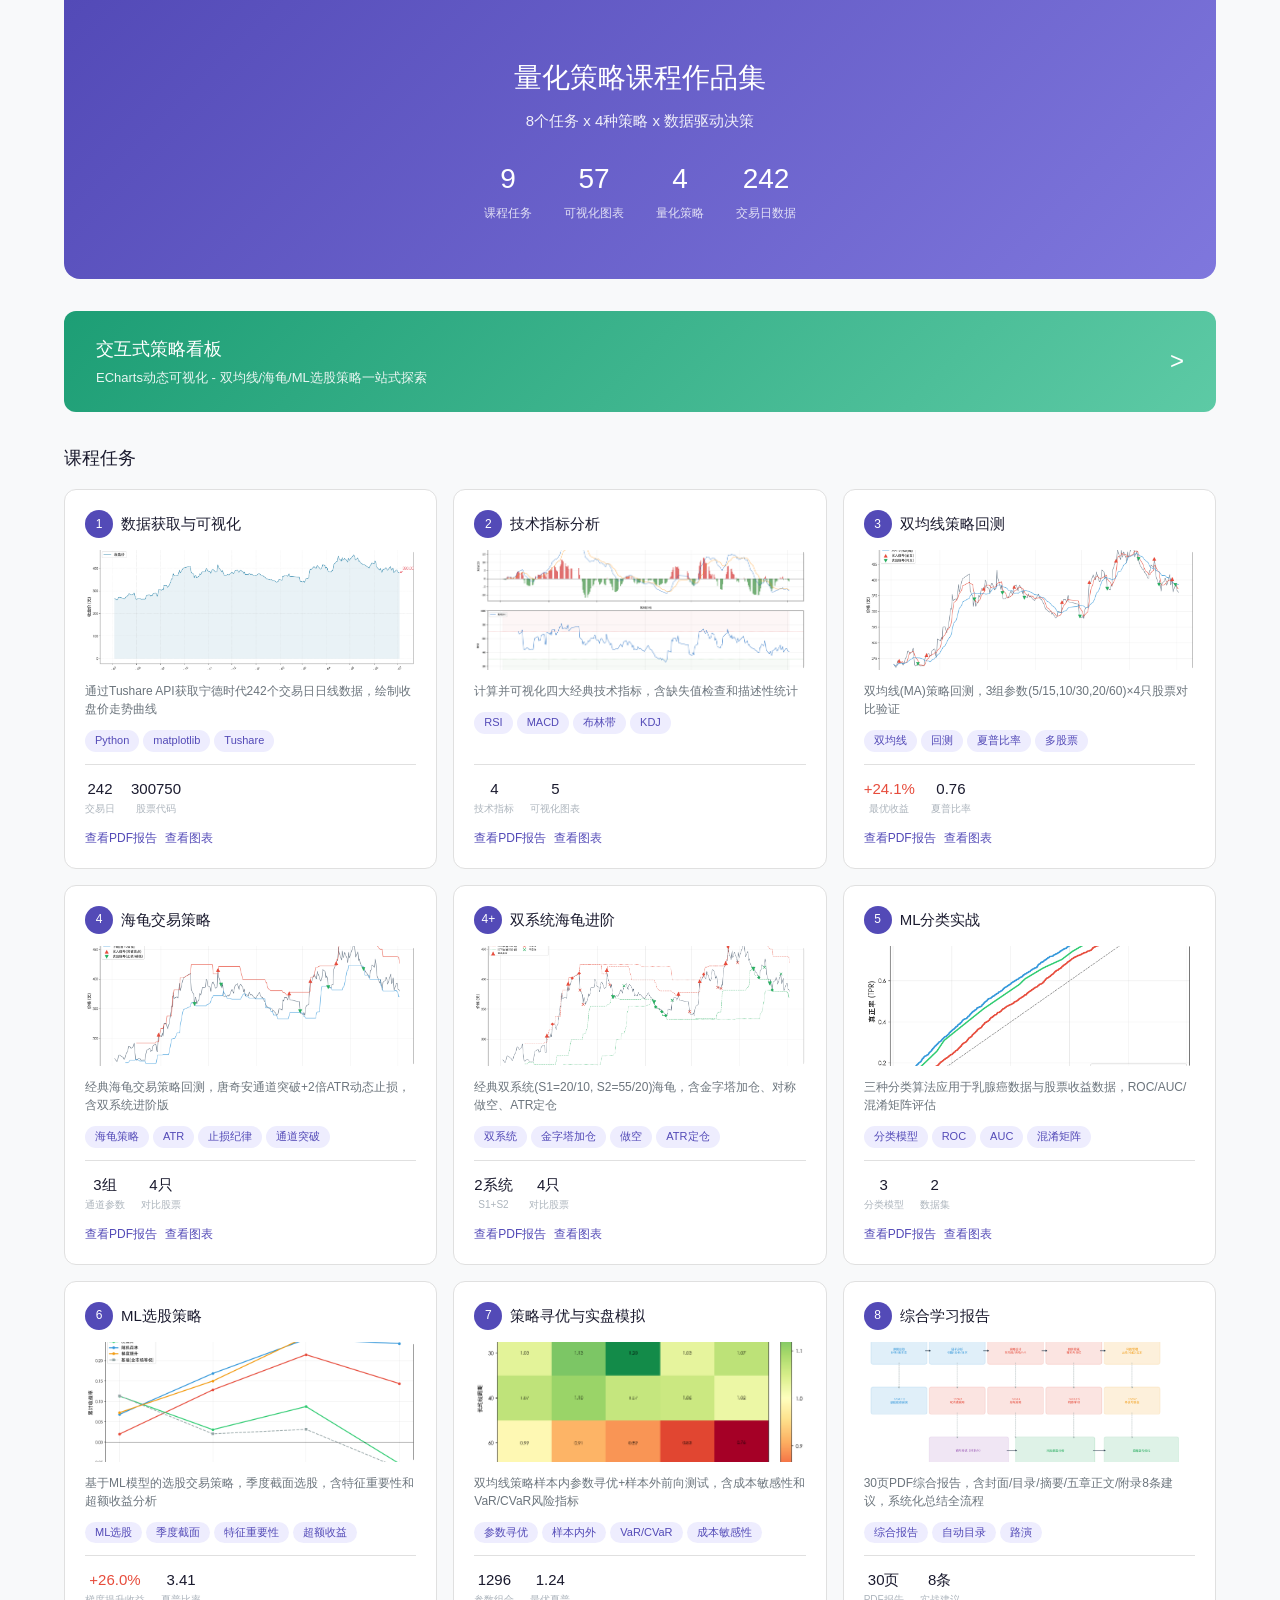
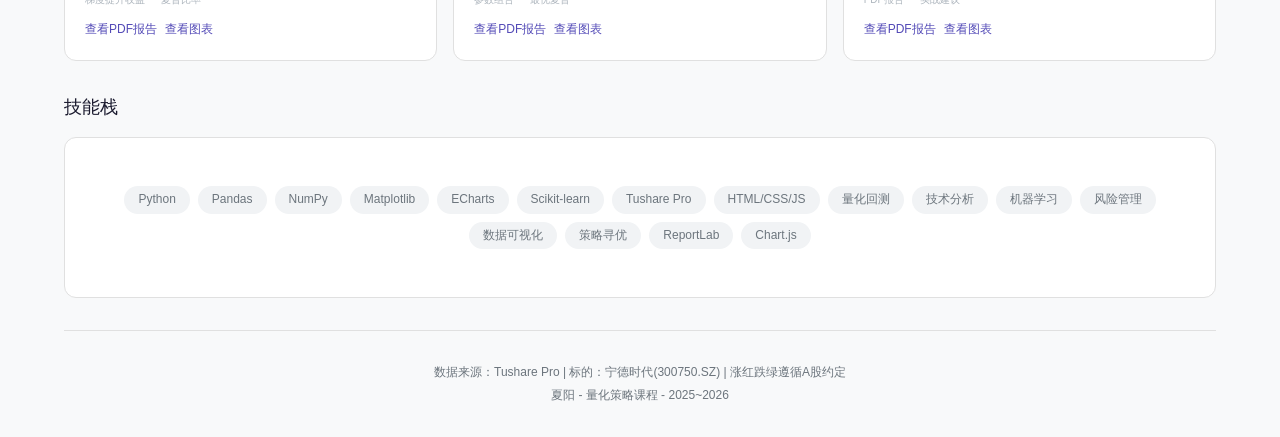
==== portfolio/index.html @ f84678ac "Initial commit: 量化策略课程作品集 - 8个量化策略任务 (TASK1-TASK8): 数据获取/技术指标/双均线/海龟/ML分类/ML选股/参数寻优/综合报告 - 交互式可视化网站 " ====
<!DOCTYPE html>
<html lang="zh-CN">
<head>
  <meta charset="UTF-8">
  <meta name="viewport" content="width=device-width, initial-scale=1.0">
  <title>量化策略课程作品集 - 夏阳</title>
  <link rel="stylesheet" href="css/common.css">
  <link rel="stylesheet" href="css/portfolio.css">
</head>
<body>
  <div class="container">
    <section class="hero fade-in">
      <h1>量化策略课程作品集</h1>
      <p class="subtitle">8个任务 x 4种策略 x 数据驱动决策</p>
      <div class="hero-stats" id="hero-stats"></div>
    </section>

    <a href="dashboard.html" class="dashboard-entry fade-in">
      <div class="info">
        <h2>交互式策略看板</h2>
        <p>ECharts动态可视化 - 双均线/海龟/ML选股策略一站式探索</p>
      </div>
      <span class="arrow">></span>
    </a>

    <div class="section-header">
      <h2>课程任务</h2>
    </div>

    <div class="task-grid" id="task-grid"></div>

    <div class="section-header" style="margin-top: 2rem;">
      <h2>技能栈</h2>
    </div>
    <div class="card">
      <div class="skill-tags" id="skill-tags"></div>
    </div>

    <footer class="site-footer">
      <p>数据来源：Tushare Pro | 标的：宁德时代(300750.SZ) | 涨红跌绿遵循A股约定</p>
      <p style="margin-top: 4px;">夏阳 - 量化策略课程 - 2025~2026</p>
    </footer>
  </div>

  <script src="js/config.js"></script>
  <script src="js/portfolio.js"></script>
</body>
</html>
---- portfolio/css/common.css ----
:root {
  --color-bg-primary: #ffffff;
  --color-bg-secondary: #f8f9fa;
  --color-bg-tertiary: #f1f3f5;
  --color-text-primary: #1a1a2e;
  --color-text-secondary: #6c757d;
  --color-text-tertiary: #adb5bd;
  --color-border: #e0e0e0;
  --color-border-hover: #b0b0b0;
  --color-up: #e74c3c;
  --color-down: #27ae60;
  --color-accent: #534ab7;
  --color-accent-light: #eeedfe;
  --color-warning: #ef9f27;
  --color-warning-light: #faeeda;
  --color-success: #1d9e75;
  --color-success-light: #e1f5ee;
  --color-info: #378add;
  --color-info-light: #e6f1fb;
  --radius-sm: 6px;
  --radius-md: 8px;
  --radius-lg: 12px;
  --radius-xl: 16px;
  --shadow-sm: 0 1px 3px rgba(0,0,0,0.08);
  --shadow-md: 0 4px 12px rgba(0,0,0,0.1);
  --font-sans: "PingFang SC", "Microsoft YaHei", "Heiti SC", -apple-system, BlinkMacSystemFont, sans-serif;
  --font-mono: "SF Mono", "Fira Code", "Cascadia Code", monospace;
  --transition: all 0.2s ease;
}

* { margin: 0; padding: 0; box-sizing: border-box; }

html { scroll-behavior: smooth; }

body {
  font-family: var(--font-sans);
  background: var(--color-bg-secondary);
  color: var(--color-text-primary);
  line-height: 1.6;
  font-size: 14px;
  -webkit-font-smoothing: antialiased;
}

a { color: var(--color-accent); text-decoration: none; transition: var(--transition); }
a:hover { color: #3c3489; text-decoration: underline; }

.card {
  background: var(--color-bg-primary);
  border: 1px solid var(--color-border);
  border-radius: var(--radius-lg);
  padding: 1.5rem;
  transition: var(--transition);
}

.card:hover {
  box-shadow: var(--shadow-md);
  border-color: var(--color-border-hover);
}

.btn {
  display: inline-flex;
  align-items: center;
  gap: 6px;
  padding: 8px 20px;
  border: 1px solid var(--color-border);
  border-radius: var(--radius-md);
  background: var(--color-bg-primary);
  color: var(--color-text-primary);
  font-size: 13px;
  cursor: pointer;
  transition: var(--transition);
  text-decoration: none;
}

.btn:hover {
  border-color: var(--color-accent);
  color: var(--color-accent);
  box-shadow: var(--shadow-sm);
}

.btn-primary {
  background: var(--color-accent);
  color: white;
  border-color: var(--color-accent);
}

.btn-primary:hover {
  background: #3c3489;
  color: white;
}

.badge {
  display: inline-block;
  padding: 2px 10px;
  border-radius: 20px;
  font-size: 11px;
  font-weight: 500;
  background: var(--color-bg-tertiary);
  color: var(--color-text-secondary);
}

.badge-up { background: #fcebeb; color: #a32d2d; }
.badge-down { background: #eaf3de; color: #3b6d11; }
.badge-accent { background: var(--color-accent-light); color: var(--color-accent); }
.badge-info { background: var(--color-info-light); color: var(--color-info); }
.badge-success { background: var(--color-success-light); color: var(--color-success); }
.badge-warning { background: var(--color-warning-light); color: var(--color-warning); }

.metric-card {
  background: var(--color-bg-secondary);
  border-radius: var(--radius-md);
  padding: 1rem 1.25rem;
  text-align: center;
}

.metric-card .label {
  font-size: 12px;
  color: var(--color-text-secondary);
  margin-bottom: 4px;
}

.metric-card .value {
  font-size: 22px;
  font-weight: 500;
  color: var(--color-text-primary);
}

.metric-card .value.up { color: var(--color-up); }
.metric-card .value.down { color: var(--color-down); }

.container {
  max-width: 1200px;
  margin: 0 auto;
  padding: 0 24px;
}

.section-title {
  font-size: 18px;
  font-weight: 500;
  margin-bottom: 1rem;
  color: var(--color-text-primary);
}

.text-up { color: var(--color-up); }
.text-down { color: var(--color-down); }
.text-secondary { color: var(--color-text-secondary); }
.text-accent { color: var(--color-accent); }

.grid-2 { display: grid; grid-template-columns: repeat(2, 1fr); gap: 16px; }
.grid-3 { display: grid; grid-template-columns: repeat(3, 1fr); gap: 16px; }
.grid-4 { display: grid; grid-template-columns: repeat(4, 1fr); gap: 16px; }

@media (max-width: 768px) {
  .grid-2, .grid-3, .grid-4 { grid-template-columns: 1fr; }
  .container { padding: 0 16px; }
}

.fade-in {
  animation: fadeIn 0.4s ease;
}

@keyframes fadeIn {
  from { opacity: 0; transform: translateY(8px); }
  to { opacity: 1; transform: translateY(0); }
}
---- portfolio/css/portfolio.css ----
.hero {
  background: linear-gradient(135deg, #534ab7 0%, #7f77dd 100%);
  color: white;
  padding: 3.5rem 24px;
  text-align: center;
  border-radius: 0 0 var(--radius-xl) var(--radius-xl);
  margin-bottom: 2rem;
}

.hero h1 {
  font-size: 28px;
  font-weight: 500;
  margin-bottom: 0.5rem;
}

.hero .subtitle {
  font-size: 15px;
  opacity: 0.9;
  margin-bottom: 1.5rem;
}

.hero-stats {
  display: flex;
  justify-content: center;
  gap: 2rem;
  flex-wrap: wrap;
}

.hero-stat {
  text-align: center;
}

.hero-stat .num {
  font-size: 28px;
  font-weight: 500;
}

.hero-stat .desc {
  font-size: 12px;
  opacity: 0.8;
  margin-top: 2px;
}

.dashboard-entry {
  display: flex;
  align-items: center;
  justify-content: space-between;
  background: linear-gradient(135deg, #1d9e75 0%, #5dcaa5 100%);
  color: white;
  padding: 1.5rem 2rem;
  border-radius: var(--radius-lg);
  margin-bottom: 2rem;
  cursor: pointer;
  transition: var(--transition);
}

.dashboard-entry:hover {
  transform: translateY(-2px);
  box-shadow: var(--shadow-md);
  text-decoration: none;
  color: white;
}

.dashboard-entry .info h2 {
  font-size: 18px;
  font-weight: 500;
  margin-bottom: 4px;
}

.dashboard-entry .info p {
  font-size: 13px;
  opacity: 0.9;
}

.dashboard-entry .arrow {
  font-size: 24px;
  font-weight: 300;
}

.task-card {
  background: var(--color-bg-primary);
  border: 1px solid var(--color-border);
  border-radius: var(--radius-lg);
  padding: 1.25rem;
  transition: var(--transition);
  cursor: pointer;
  display: flex;
  flex-direction: column;
}

.task-card:hover {
  box-shadow: var(--shadow-md);
  border-color: var(--color-accent);
  transform: translateY(-2px);
}

.task-card .card-header {
  display: flex;
  align-items: center;
  gap: 8px;
  margin-bottom: 0.75rem;
}

.task-card .task-num {
  background: var(--color-accent);
  color: white;
  width: 28px;
  height: 28px;
  border-radius: 50%;
  display: flex;
  align-items: center;
  justify-content: center;
  font-size: 12px;
  font-weight: 500;
  flex-shrink: 0;
}

.task-card .task-title {
  font-size: 15px;
  font-weight: 500;
}

.task-card .task-thumb {
  width: 100%;
  height: 120px;
  object-fit: cover;
  border-radius: var(--radius-md);
  margin-bottom: 0.75rem;
  background: var(--color-bg-tertiary);
}

.task-card .task-desc {
  font-size: 12px;
  color: var(--color-text-secondary);
  margin-bottom: 0.75rem;
  line-height: 1.5;
}

.task-card .task-tags {
  display: flex;
  flex-wrap: wrap;
  gap: 4px;
  margin-bottom: 0.75rem;
}

.task-card .task-metrics {
  display: flex;
  gap: 1rem;
  margin-top: auto;
  padding-top: 0.75rem;
  border-top: 1px solid var(--color-border);
}

.task-card .task-metric {
  text-align: center;
}

.task-card .task-metric .val {
  font-size: 15px;
  font-weight: 500;
}

.task-card .task-metric .lbl {
  font-size: 10px;
  color: var(--color-text-tertiary);
}

.task-card .task-links {
  display: flex;
  gap: 8px;
  margin-top: 0.75rem;
}

.task-card .task-links a {
  font-size: 12px;
}

.skill-tags {
  display: flex;
  flex-wrap: wrap;
  gap: 8px;
  justify-content: center;
  padding: 1.5rem;
}

.skill-tag {
  padding: 4px 14px;
  border-radius: 20px;
  font-size: 12px;
  background: var(--color-bg-tertiary);
  color: var(--color-text-secondary);
  transition: var(--transition);
}

.skill-tag:hover {
  background: var(--color-accent-light);
  color: var(--color-accent);
}

.site-footer {
  text-align: center;
  padding: 2rem;
  color: var(--color-text-secondary);
  font-size: 12px;
  border-top: 1px solid var(--color-border);
  margin-top: 2rem;
}

.task-grid {
  display: grid;
  grid-template-columns: repeat(auto-fill, minmax(320px, 1fr));
  gap: 16px;
}

.section-header {
  display: flex;
  align-items: center;
  justify-content: space-between;
  margin-bottom: 1rem;
}

.section-header h2 {
  font-size: 18px;
  font-weight: 500;
}

.section-header .section-link {
  font-size: 13px;
}

@media (max-width: 768px) {
  .hero { padding: 2rem 16px; }
  .hero h1 { font-size: 22px; }
  .hero-stats { gap: 1rem; }
  .task-grid { grid-template-columns: 1fr; }
}
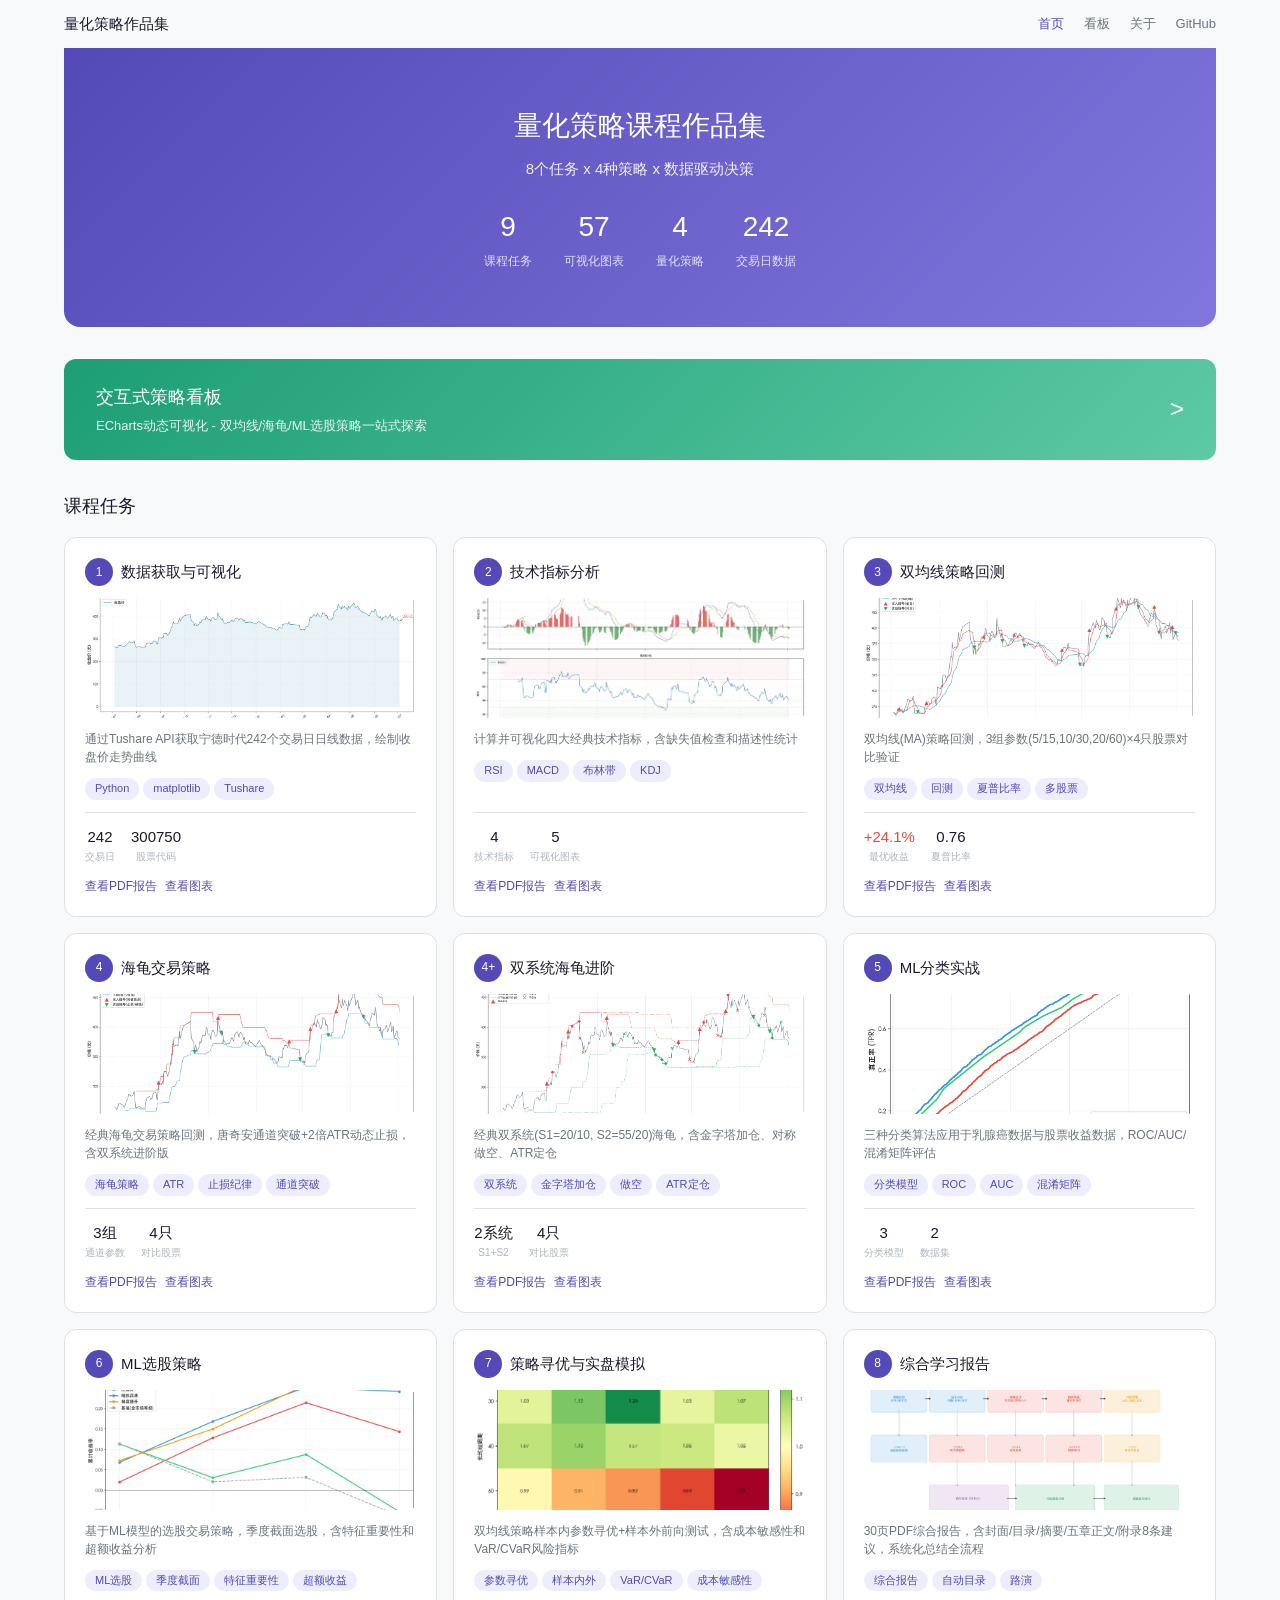
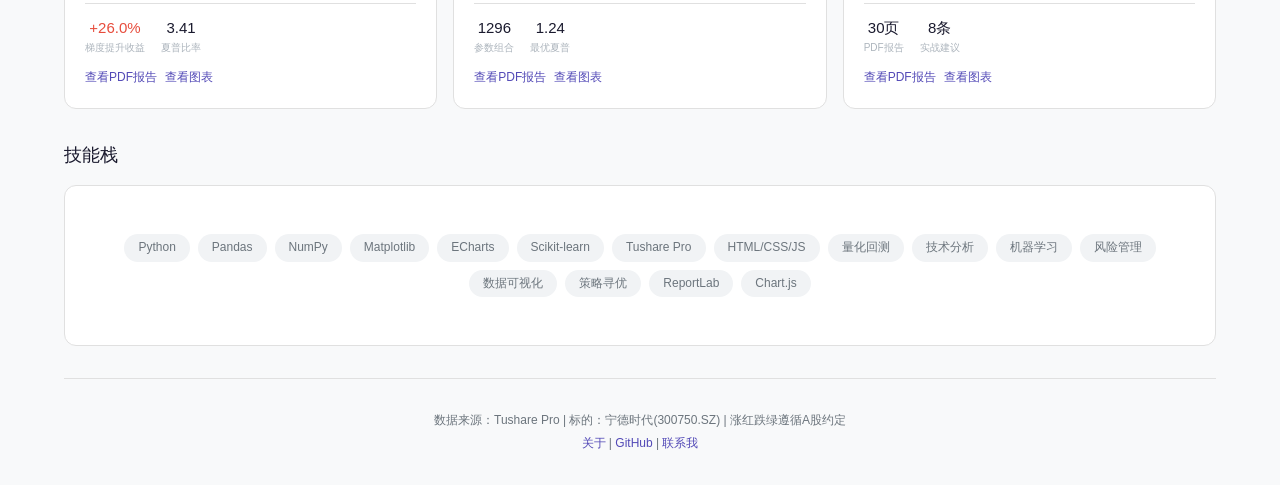
==== commit 11dcdc90: "P1-1: About 页面 + 全站导航栏 - 新建 about.html: 自我介绍/联系方式/项目时间线/技能栈 - 新建 about.css: 时间线/联系方式/技能分组样式 - common" ====
--- a/portfolio/index.html
+++ b/portfolio/index.html
@@ -8,6 +8,15 @@
   <link rel="stylesheet" href="css/portfolio.css">
 </head>
 <body>
+  <nav class="top-nav">
+    <a href="index.html" class="nav-logo">量化策略作品集</a>
+    <div class="nav-links">
+      <a href="index.html" class="active">首页</a>
+      <a href="dashboard.html">看板</a>
+      <a href="about.html">关于</a>
+      <a href="https://github.com/XY-YD/quant-strategy-portfolio" target="_blank">GitHub</a>
+    </div>
+  </nav>
   <div class="container">
     <section class="hero fade-in">
       <h1>量化策略课程作品集</h1>
@@ -38,7 +47,11 @@
 
     <footer class="site-footer">
       <p>数据来源：Tushare Pro | 标的：宁德时代(300750.SZ) | 涨红跌绿遵循A股约定</p>
-      <p style="margin-top: 4px;">夏阳 - 量化策略课程 - 2025~2026</p>
+      <p style="margin-top: 4px;">
+        <a href="about.html">关于</a> |
+        <a href="https://github.com/XY-YD/quant-strategy-portfolio" target="_blank">GitHub</a> |
+        <a href="mailto:3902323152@qq.com">联系我</a>
+      </p>
     </footer>
   </div>
 
--- a/portfolio/css/common.css
+++ b/portfolio/css/common.css
@@ -41,6 +41,52 @@
   -webkit-font-smoothing: antialiased;
 }
 
+/* ── Top Navigation ── */
+.top-nav {
+  display: flex;
+  align-items: center;
+  justify-content: space-between;
+  max-width: 1200px;
+  margin: 0 auto;
+  padding: 12px 24px;
+}
+
+.top-nav .nav-logo {
+  font-size: 15px;
+  font-weight: 500;
+  color: var(--color-text-primary);
+  text-decoration: none;
+}
+
+.top-nav .nav-links {
+  display: flex;
+  gap: 20px;
+  align-items: center;
+}
+
+.top-nav .nav-links a {
+  font-size: 13px;
+  color: var(--color-text-secondary);
+  text-decoration: none;
+  transition: var(--transition);
+}
+
+.top-nav .nav-links a:hover {
+  color: var(--color-accent);
+  text-decoration: none;
+}
+
+.top-nav .nav-links a.active {
+  color: var(--color-accent);
+  font-weight: 500;
+}
+
+@media (max-width: 768px) {
+  .top-nav { padding: 10px 16px; }
+  .top-nav .nav-links { gap: 14px; }
+  .top-nav .nav-logo { font-size: 13px; }
+}
+
 a { color: var(--color-accent); text-decoration: none; transition: var(--transition); }
 a:hover { color: #3c3489; text-decoration: underline; }
 
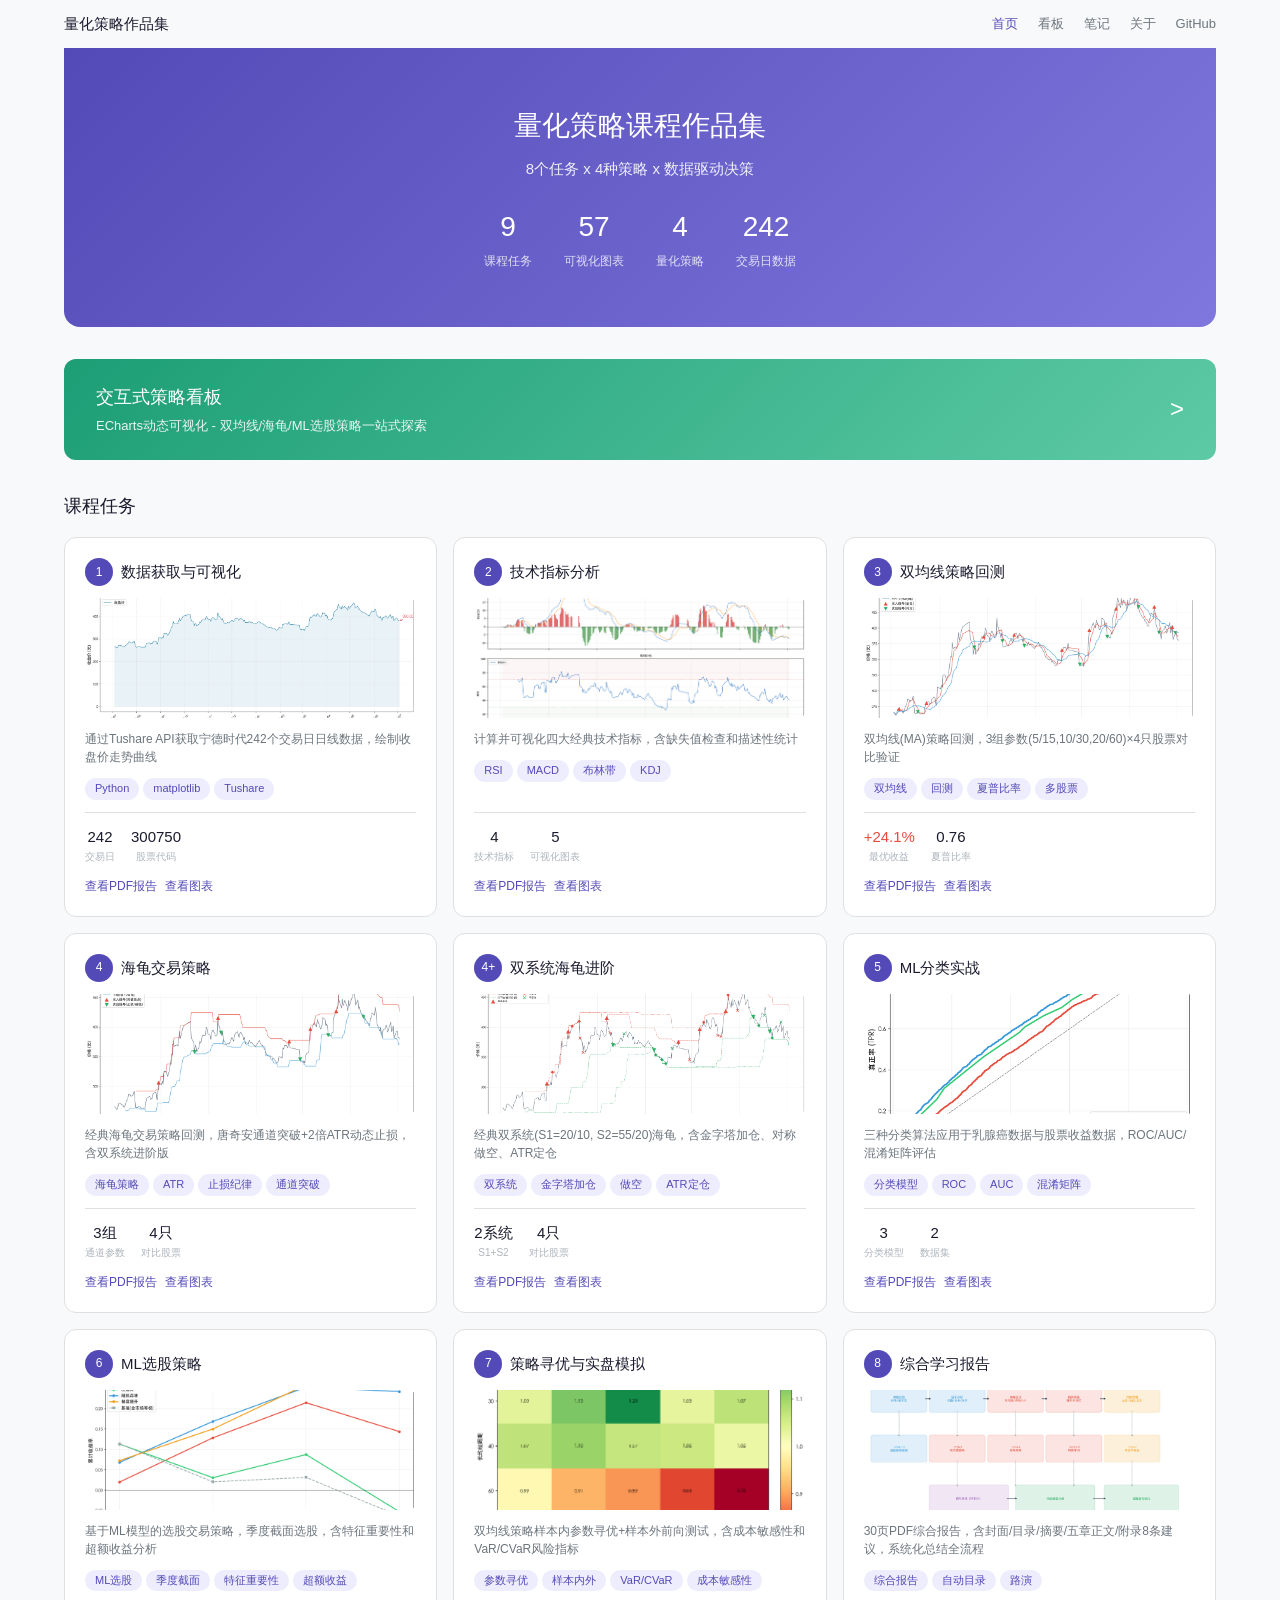
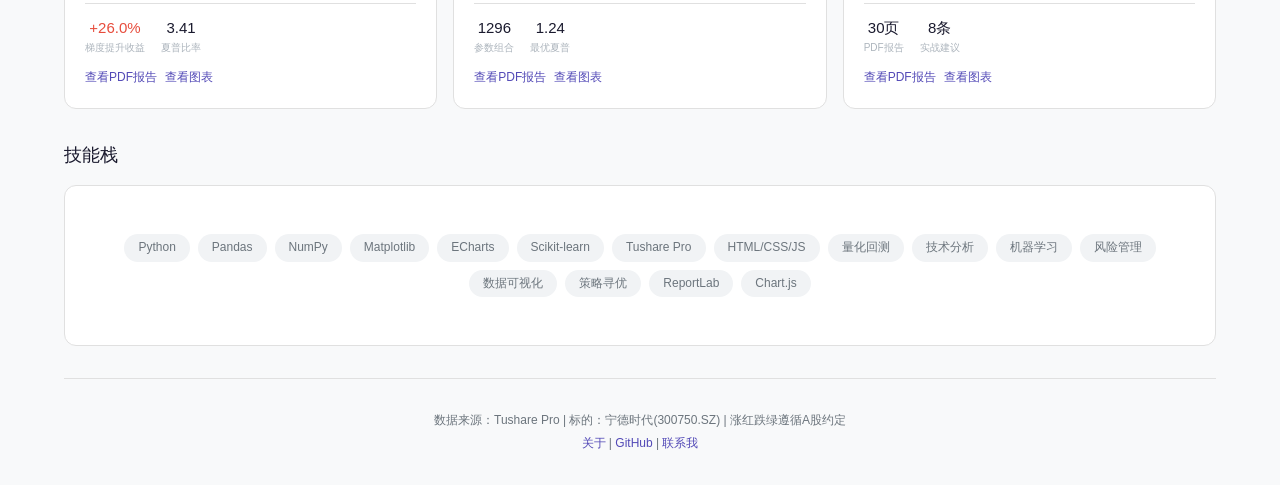
==== commit a7840f18: "P2: 博客页面 + 新策略(布林带/RSI/动量) + GitHub Actions + SEO优化 - 新增 blog.html 学习笔记页(5篇量化文章) + blog.css + blog.j" ====
--- a/portfolio/index.html
+++ b/portfolio/index.html
@@ -3,9 +3,47 @@
 <head>
   <meta charset="UTF-8">
   <meta name="viewport" content="width=device-width, initial-scale=1.0">
-  <title>量化策略课程作品集 - 夏阳</title>
+  <title>量化策略作品集 | 夏阳 — Python量化交易·策略回测·机器学习选股</title>
+  <meta name="description" content="夏阳的量化策略课程作品集。8个完整任务，涵盖双均线回测、海龟交易系统、机器学习选股、参数寻优与实盘模拟，含交互式ECharts看板与自定义回测工具。">
+  <meta name="keywords" content="量化交易,量化策略,Python量化,策略回测,双均线策略,海龟交易,机器学习选股,参数寻优,股票回测,夏阳">
+  <meta name="author" content="夏阳 (XY-YD)">
+  <meta name="robots" content="index, follow">
+  <!-- Open Graph -->
+  <meta property="og:title" content="量化策略作品集 | 夏阳 — Python量化交易·策略回测·机器学习选股">
+  <meta property="og:description" content="8个完整量化策略任务，涵盖双均线、海龟交易、机器学习选股、参数寻优等。含交互式看板与自定义回测工具。">
+  <meta property="og:type" content="website">
+  <meta property="og:url" content="https://quant-strategy-portfolio.vercel.app/">
+  <meta property="og:site_name" content="夏阳的量化策略作品集">
+  <!-- Twitter Card -->
+  <meta name="twitter:card" content="summary_large_image">
+  <meta name="twitter:title" content="量化策略作品集 | 夏阳">
+  <meta name="twitter:description" content="Python量化交易·策略回测·机器学习选股 — 8个完整任务含交互式看板">
+  <!-- Canonical -->
+  <link rel="canonical" href="https://quant-strategy-portfolio.vercel.app/">
+  <!-- Structured Data (JSON-LD) -->
+  <script type="application/ld+json">
+  {
+    "@context": "https://schema.org",
+    "@type": "WebSite",
+    "name": "夏阳的量化策略作品集",
+    "url": "https://quant-strategy-portfolio.vercel.app/",
+    "description": "Python量化交易·策略回测·机器学习选股 — 8个完整任务含交互式看板",
+    "author": {
+      "@type": "Person",
+      "name": "夏阳",
+      "url": "https://github.com/XY-YD"
+    },
+    "about": {
+      "@type": "Thing",
+      "name": "量化交易",
+      "description": "双均线回测、海龟交易系统、机器学习选股、参数寻优与实盘模拟"
+    }
+  }
+  </script>
   <link rel="stylesheet" href="css/common.css">
   <link rel="stylesheet" href="css/portfolio.css">
+  <link rel="preconnect" href="https://cdnjs.cloudflare.com">
+
 </head>
 <body>
   <nav class="top-nav">
@@ -13,6 +51,7 @@
     <div class="nav-links">
       <a href="index.html" class="active">首页</a>
       <a href="dashboard.html">看板</a>
+      <a href="blog.html">笔记</a>
       <a href="about.html">关于</a>
       <a href="https://github.com/XY-YD/quant-strategy-portfolio" target="_blank">GitHub</a>
     </div>
